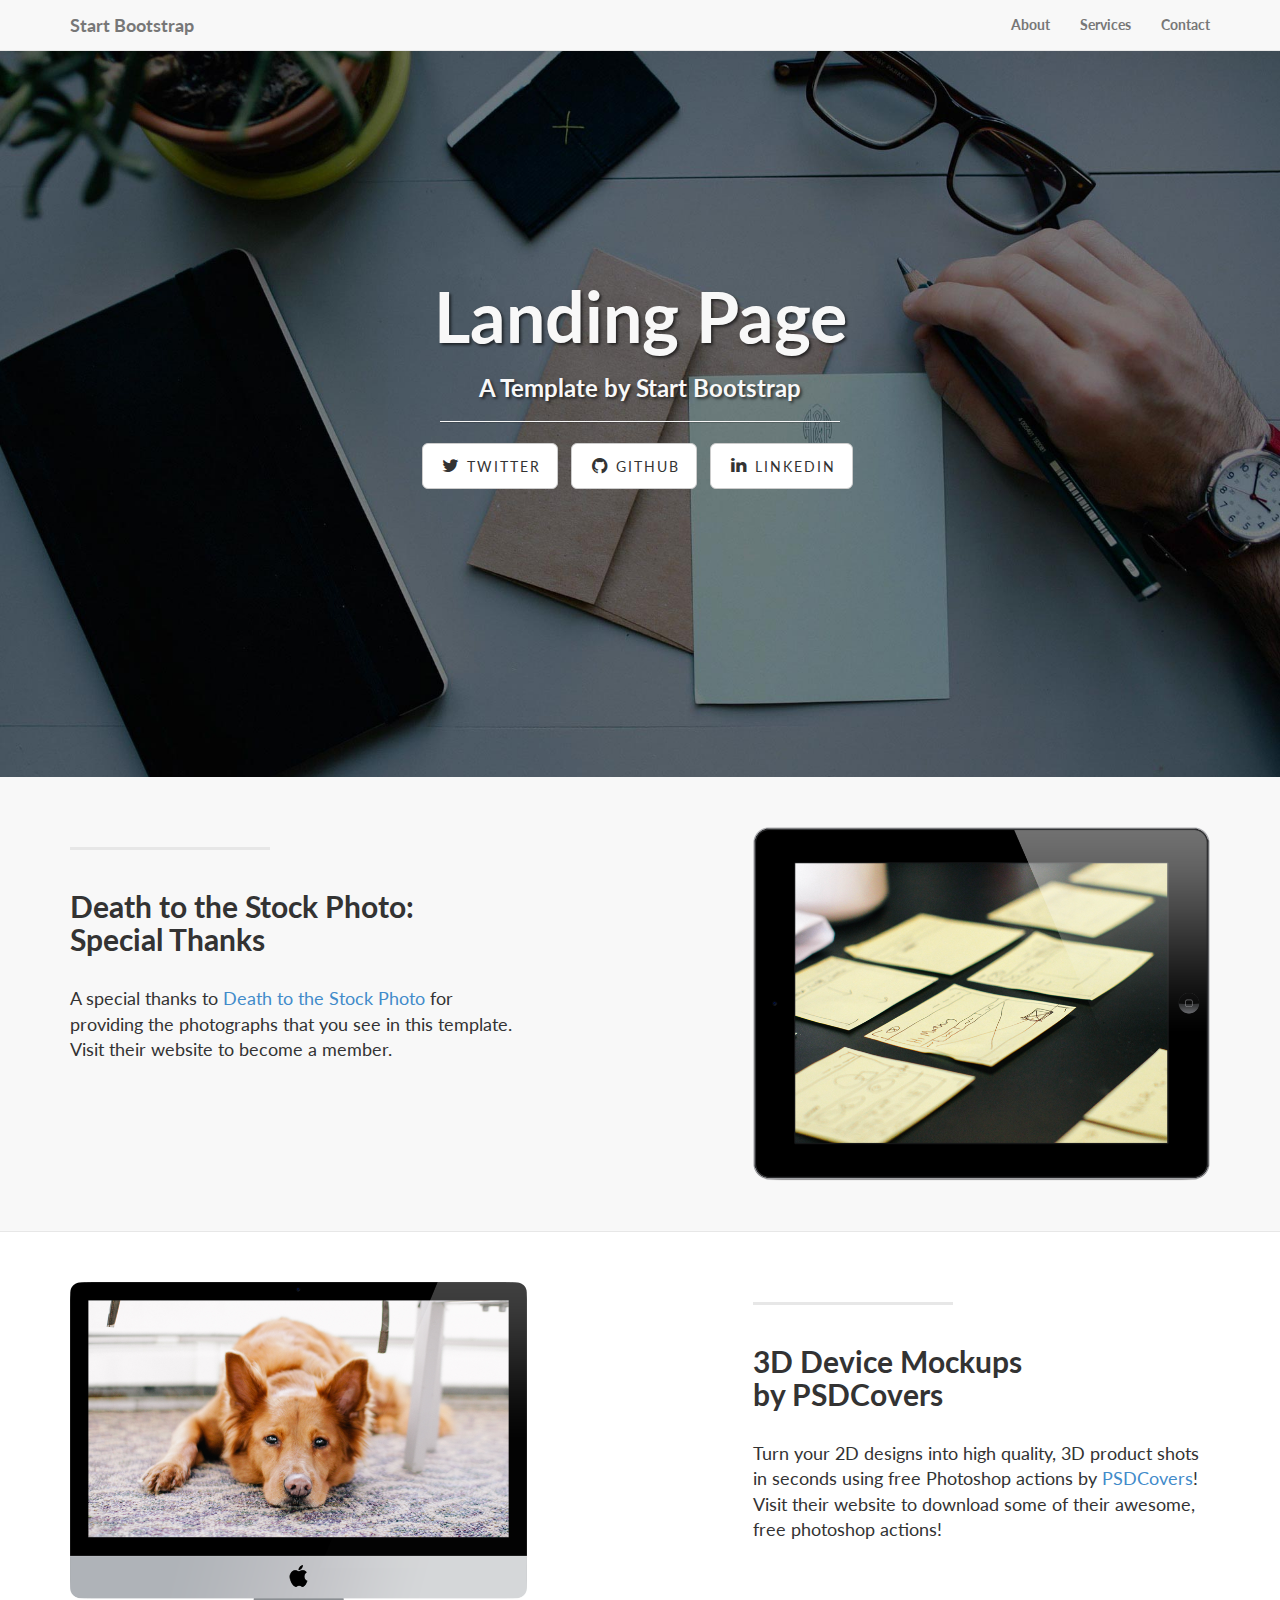
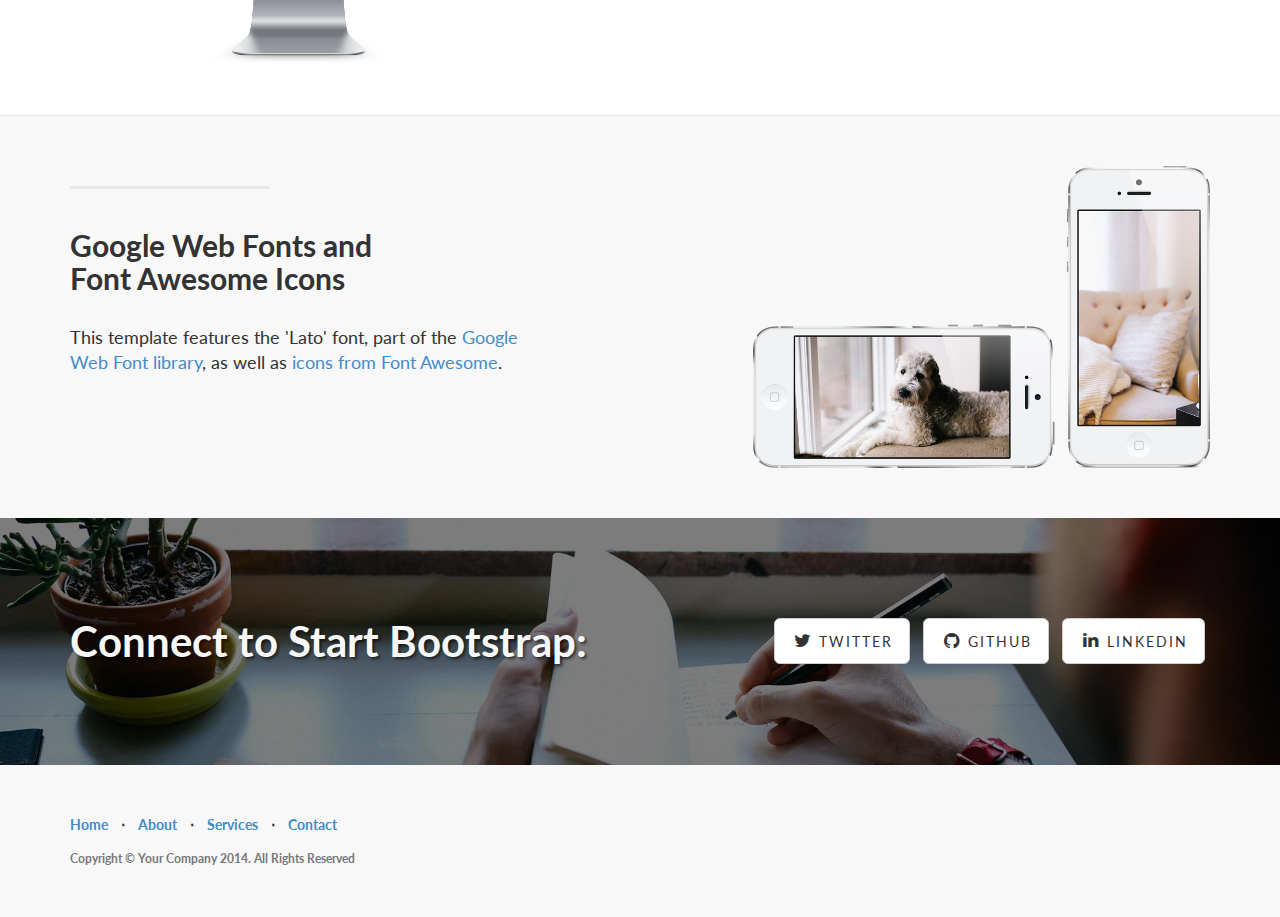
==== index.html @ f4be1a45 "template" ====
<!DOCTYPE html>
<html lang="en">

<head>

    <meta charset="utf-8">
    <meta http-equiv="X-UA-Compatible" content="IE=edge">
    <meta name="viewport" content="width=device-width, initial-scale=1">
    <meta name="description" content="">
    <meta name="author" content="">

    <title>Landing Page - Start Bootstrap Theme</title>

    <!-- Bootstrap Core CSS -->
    <link href="css/bootstrap.min.css" rel="stylesheet">

    <!-- Custom CSS -->
    <link href="css/landing-page.css" rel="stylesheet">

    <!-- Custom Fonts -->
    <link href="font-awesome-4.1.0/css/font-awesome.min.css" rel="stylesheet" type="text/css">
    <link href="http://fonts.googleapis.com/css?family=Lato:300,400,700,300italic,400italic,700italic" rel="stylesheet" type="text/css">

    <!-- HTML5 Shim and Respond.js IE8 support of HTML5 elements and media queries -->
    <!-- WARNING: Respond.js doesn't work if you view the page via file:// -->
    <!--[if lt IE 9]>
        <script src="https://oss.maxcdn.com/libs/html5shiv/3.7.0/html5shiv.js"></script>
        <script src="https://oss.maxcdn.com/libs/respond.js/1.4.2/respond.min.js"></script>
    <![endif]-->

</head>

<body>

    <!-- Navigation -->
    <nav class="navbar navbar-default navbar-fixed-top" role="navigation">
        <div class="container">
            <!-- Brand and toggle get grouped for better mobile display -->
            <div class="navbar-header">
                <button type="button" class="navbar-toggle" data-toggle="collapse" data-target="#bs-example-navbar-collapse-1">
                    <span class="sr-only">Toggle navigation</span>
                    <span class="icon-bar"></span>
                    <span class="icon-bar"></span>
                    <span class="icon-bar"></span>
                </button>
                <a class="navbar-brand" href="#">Start Bootstrap</a>
            </div>
            <!-- Collect the nav links, forms, and other content for toggling -->
            <div class="collapse navbar-collapse" id="bs-example-navbar-collapse-1">
                <ul class="nav navbar-nav navbar-right">
                    <li>
                        <a href="#">About</a>
                    </li>
                    <li>
                        <a href="#">Services</a>
                    </li>
                    <li>
                        <a href="#">Contact</a>
                    </li>
                </ul>
            </div>
            <!-- /.navbar-collapse -->
        </div>
        <!-- /.container -->
    </nav>

    <!-- Header -->
    <div class="intro-header">

        <div class="container">

            <div class="row">
                <div class="col-lg-12">
                    <div class="intro-message">
                        <h1>Landing Page</h1>
                        <h3>A Template by Start Bootstrap</h3>
                        <hr class="intro-divider">
                        <ul class="list-inline intro-social-buttons">
                            <li>
                                <a href="https://twitter.com/SBootstrap" class="btn btn-default btn-lg"><i class="fa fa-twitter fa-fw"></i> <span class="network-name">Twitter</span></a>
                            </li>
                            <li>
                                <a href="https://github.com/IronSummitMedia/startbootstrap" class="btn btn-default btn-lg"><i class="fa fa-github fa-fw"></i> <span class="network-name">Github</span></a>
                            </li>
                            <li>
                                <a href="#" class="btn btn-default btn-lg"><i class="fa fa-linkedin fa-fw"></i> <span class="network-name">Linkedin</span></a>
                            </li>
                        </ul>
                    </div>
                </div>
            </div>

        </div>
        <!-- /.container -->

    </div>
    <!-- /.intro-header -->

    <!-- Page Content -->

    <div class="content-section-a">

        <div class="container">

            <div class="row">
                <div class="col-lg-5 col-sm-6">
                    <hr class="section-heading-spacer">
                    <div class="clearfix"></div>
                    <h2 class="section-heading">Death to the Stock Photo:<br>Special Thanks</h2>
                    <p class="lead">A special thanks to <a target="_blank" href="http://join.deathtothestockphoto.com/">Death to the Stock Photo</a> for providing the photographs that you see in this template. Visit their website to become a member.</p>
                </div>
                <div class="col-lg-5 col-lg-offset-2 col-sm-6">
                    <img class="img-responsive" src="img/ipad.png" alt="">
                </div>
            </div>

        </div>
        <!-- /.container -->

    </div>
    <!-- /.content-section-a -->

    <div class="content-section-b">

        <div class="container">

            <div class="row">
                <div class="col-lg-5 col-lg-offset-1 col-sm-push-6  col-sm-6">
                    <hr class="section-heading-spacer">
                    <div class="clearfix"></div>
                    <h2 class="section-heading">3D Device Mockups<br>by PSDCovers</h2>
                    <p class="lead">Turn your 2D designs into high quality, 3D product shots in seconds using free Photoshop actions by <a target="_blank" href="http://www.psdcovers.com/">PSDCovers</a>! Visit their website to download some of their awesome, free photoshop actions!</p>
                </div>
                <div class="col-lg-5 col-sm-pull-6  col-sm-6">
                    <img class="img-responsive" src="img/dog.png" alt="">
                </div>
            </div>

        </div>
        <!-- /.container -->

    </div>
    <!-- /.content-section-b -->

    <div class="content-section-a">

        <div class="container">

            <div class="row">
                <div class="col-lg-5 col-sm-6">
                    <hr class="section-heading-spacer">
                    <div class="clearfix"></div>
                    <h2 class="section-heading">Google Web Fonts and<br>Font Awesome Icons</h2>
                    <p class="lead">This template features the 'Lato' font, part of the <a target="_blank" href="http://www.google.com/fonts">Google Web Font library</a>, as well as <a target="_blank" href="http://fontawesome.io">icons from Font Awesome</a>.</p>
                </div>
                <div class="col-lg-5 col-lg-offset-2 col-sm-6">
                    <img class="img-responsive" src="img/phones.png" alt="">
                </div>
            </div>

        </div>
        <!-- /.container -->

    </div>
    <!-- /.content-section-a -->

    <div class="banner">

        <div class="container">

            <div class="row">
                <div class="col-lg-6">
                    <h2>Connect to Start Bootstrap:</h2>
                </div>
                <div class="col-lg-6">
                    <ul class="list-inline banner-social-buttons">
                        <li>
                            <a href="https://twitter.com/SBootstrap" class="btn btn-default btn-lg"><i class="fa fa-twitter fa-fw"></i> <span class="network-name">Twitter</span></a>
                        </li>
                        <li>
                            <a href="https://github.com/IronSummitMedia/startbootstrap" class="btn btn-default btn-lg"><i class="fa fa-github fa-fw"></i> <span class="network-name">Github</span></a>
                        </li>
                        <li>
                            <a href="#" class="btn btn-default btn-lg"><i class="fa fa-linkedin fa-fw"></i> <span class="network-name">Linkedin</span></a>
                        </li>
                    </ul>
                </div>
            </div>

        </div>
        <!-- /.container -->

    </div>
    <!-- /.banner -->

    <!-- Footer -->
    <footer>
        <div class="container">
            <div class="row">
                <div class="col-lg-12">
                    <ul class="list-inline">
                        <li>
                            <a href="#home">Home</a>
                        </li>
                        <li class="footer-menu-divider">&sdot;</li>
                        <li>
                            <a href="#about">About</a>
                        </li>
                        <li class="footer-menu-divider">&sdot;</li>
                        <li>
                            <a href="#services">Services</a>
                        </li>
                        <li class="footer-menu-divider">&sdot;</li>
                        <li>
                            <a href="#contact">Contact</a>
                        </li>
                    </ul>
                    <p class="copyright text-muted small">Copyright &copy; Your Company 2014. All Rights Reserved</p>
                </div>
            </div>
        </div>
    </footer>

    <!-- jQuery Version 1.11.0 -->
    <script src="js/jquery-1.11.0.js"></script>

    <!-- Bootstrap Core JavaScript -->
    <script src="js/bootstrap.min.js"></script>

</body>

</html>
---- css/landing-page.css ----
/*!
 * Start Bootstrap - Landing Page Bootstrap Theme (http://startbootstrap.com)
 * Code licensed under the Apache License v2.0.
 * For details, see http://www.apache.org/licenses/LICENSE-2.0.
 */

body,
html {
    width: 100%;
    height: 100%;
}

body,
h1,
h2,
h3,
h4,
h5,
h6 {
    font-family: "Lato","Helvetica Neue",Helvetica,Arial,sans-serif;
    font-weight: 700;
}

.lead {
    font-size: 18px;
    font-weight: 400;
}

.intro-header {
    padding-top: 50px; /* If you're making other pages, make sure there is 50px of padding to make sure the navbar doesn't overlap content! */
    padding-bottom: 50px;
    text-align: center;
    color: #f8f8f8;
    background: url(../img/intro-bg.jpg) no-repeat center center;
    background-size: cover;
}

.intro-message {
    position: relative;
    padding-top: 20%;
    padding-bottom: 20%;
}

.intro-message > h1 {
    margin: 0;
    text-shadow: 2px 2px 3px rgba(0,0,0,0.6);
    font-size: 5em;
}

.intro-divider {
    width: 400px;
    border-top: 1px solid #f8f8f8;
    border-bottom: 1px solid rgba(0,0,0,0.2);
}

.intro-message > h3 {
    text-shadow: 2px 2px 3px rgba(0,0,0,0.6);
}

@media(max-width:767px) {
    .intro-message {
        padding-bottom: 15%;
    }

    .intro-message > h1 {
        font-size: 3em;
    }

    ul.intro-social-buttons > li {
        display: block;
        margin-bottom: 20px;
        padding: 0;
    }

    ul.intro-social-buttons > li:last-child {
        margin-bottom: 0;
    }

    .intro-divider {
        width: 100%;
    }
}

.network-name {
    text-transform: uppercase;
    font-size: 14px;
    font-weight: 400;
    letter-spacing: 2px;
}

.content-section-a {
    padding: 50px 0;
    background-color: #f8f8f8;
}

.content-section-b {
    padding: 50px 0;
    border-top: 1px solid #e7e7e7;
    border-bottom: 1px solid #e7e7e7;
}

.section-heading {
    margin-bottom: 30px;
}

.section-heading-spacer {
    float: left;
    width: 200px;
    border-top: 3px solid #e7e7e7;
}

.banner {
    padding: 100px 0;
    color: #f8f8f8;
    background: url(../img/banner-bg.jpg) no-repeat center center;
    background-size: cover;
}

.banner h2 {
    margin: 0;
    text-shadow: 2px 2px 3px rgba(0,0,0,0.6);
    font-size: 3em;
}

.banner ul {
    margin-bottom: 0;
}

.banner-social-buttons {
    float: right;
    margin-top: 0;
}

@media(max-width:1199px) {
    ul.banner-social-buttons {
        float: left;
        margin-top: 15px;
    }
}

@media(max-width:767px) {
    .banner h2 {
        margin: 0;
        text-shadow: 2px 2px 3px rgba(0,0,0,0.6);
        font-size: 3em;
    }

    ul.banner-social-buttons > li {
        display: block;
        margin-bottom: 20px;
        padding: 0;
    }

    ul.banner-social-buttons > li:last-child {
        margin-bottom: 0;
    }
}

footer {
    padding: 50px 0;
    background-color: #f8f8f8;
}

p.copyright {
    margin: 15px 0 0;
}
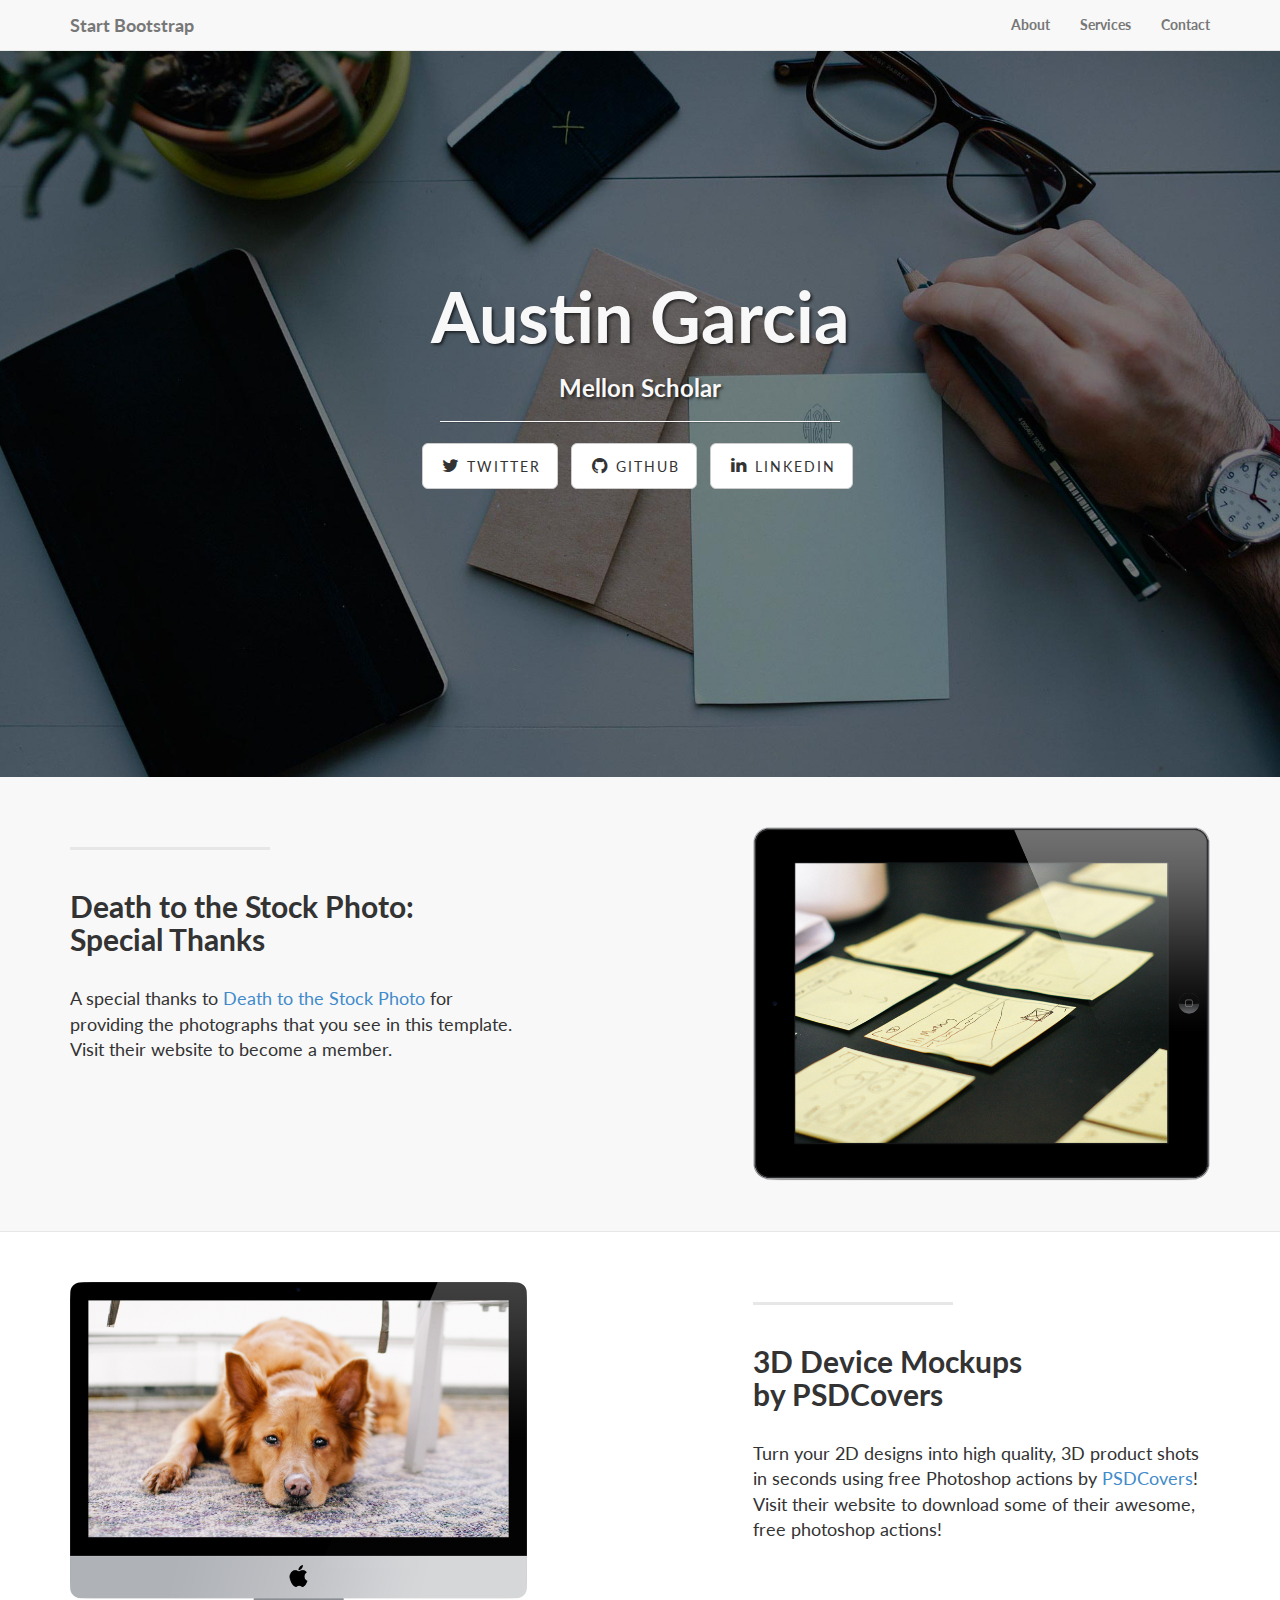
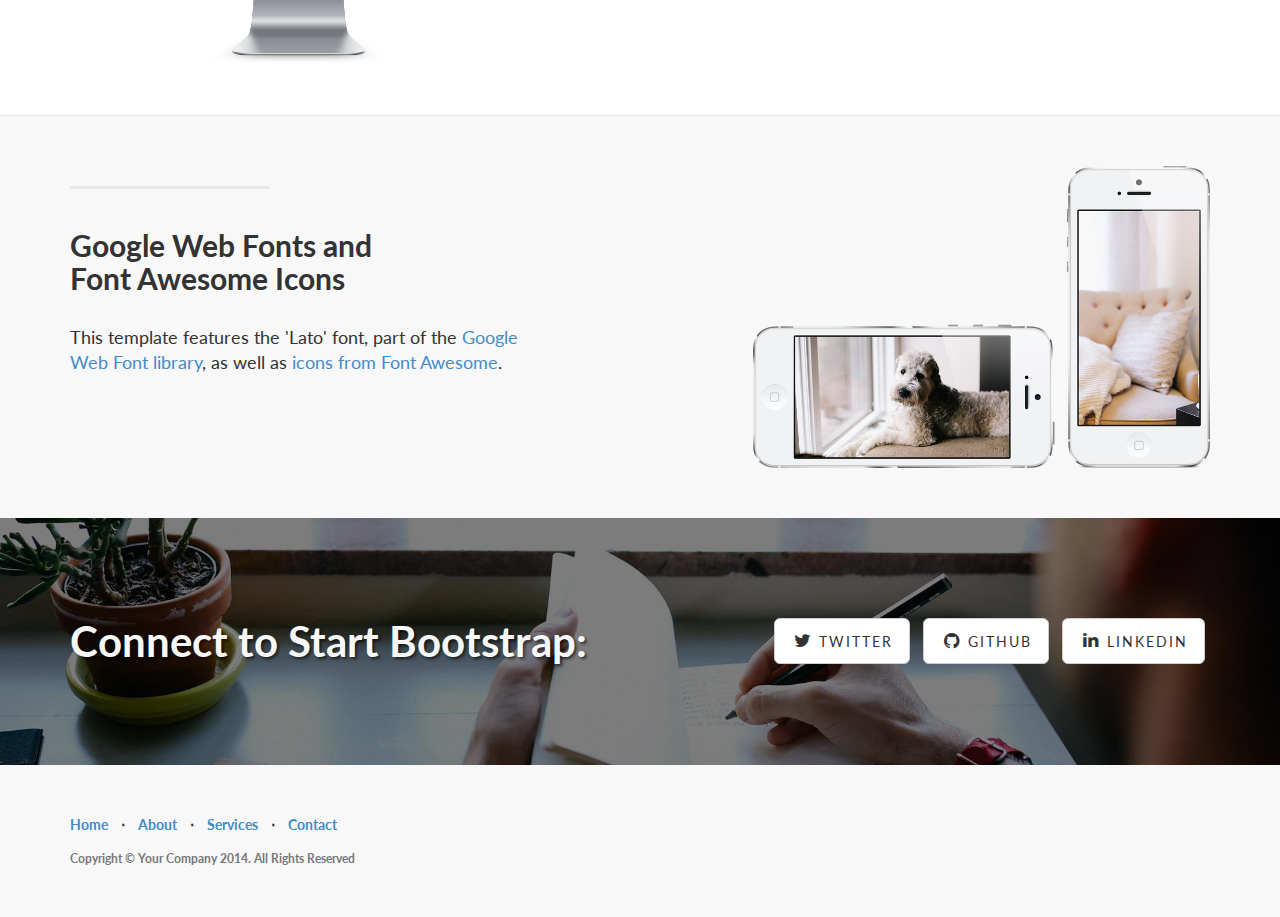
==== commit 2249ab6a: "Update index.html" ====
--- a/index.html
+++ b/index.html
@@ -72,8 +72,8 @@
             <div class="row">
                 <div class="col-lg-12">
                     <div class="intro-message">
-                        <h1>Landing Page</h1>
-                        <h3>A Template by Start Bootstrap</h3>
+                        <h1>Austin Garcia</h1>
+                        <h3>Mellon Scholar</h3>
                         <hr class="intro-divider">
                         <ul class="list-inline intro-social-buttons">
                             <li>
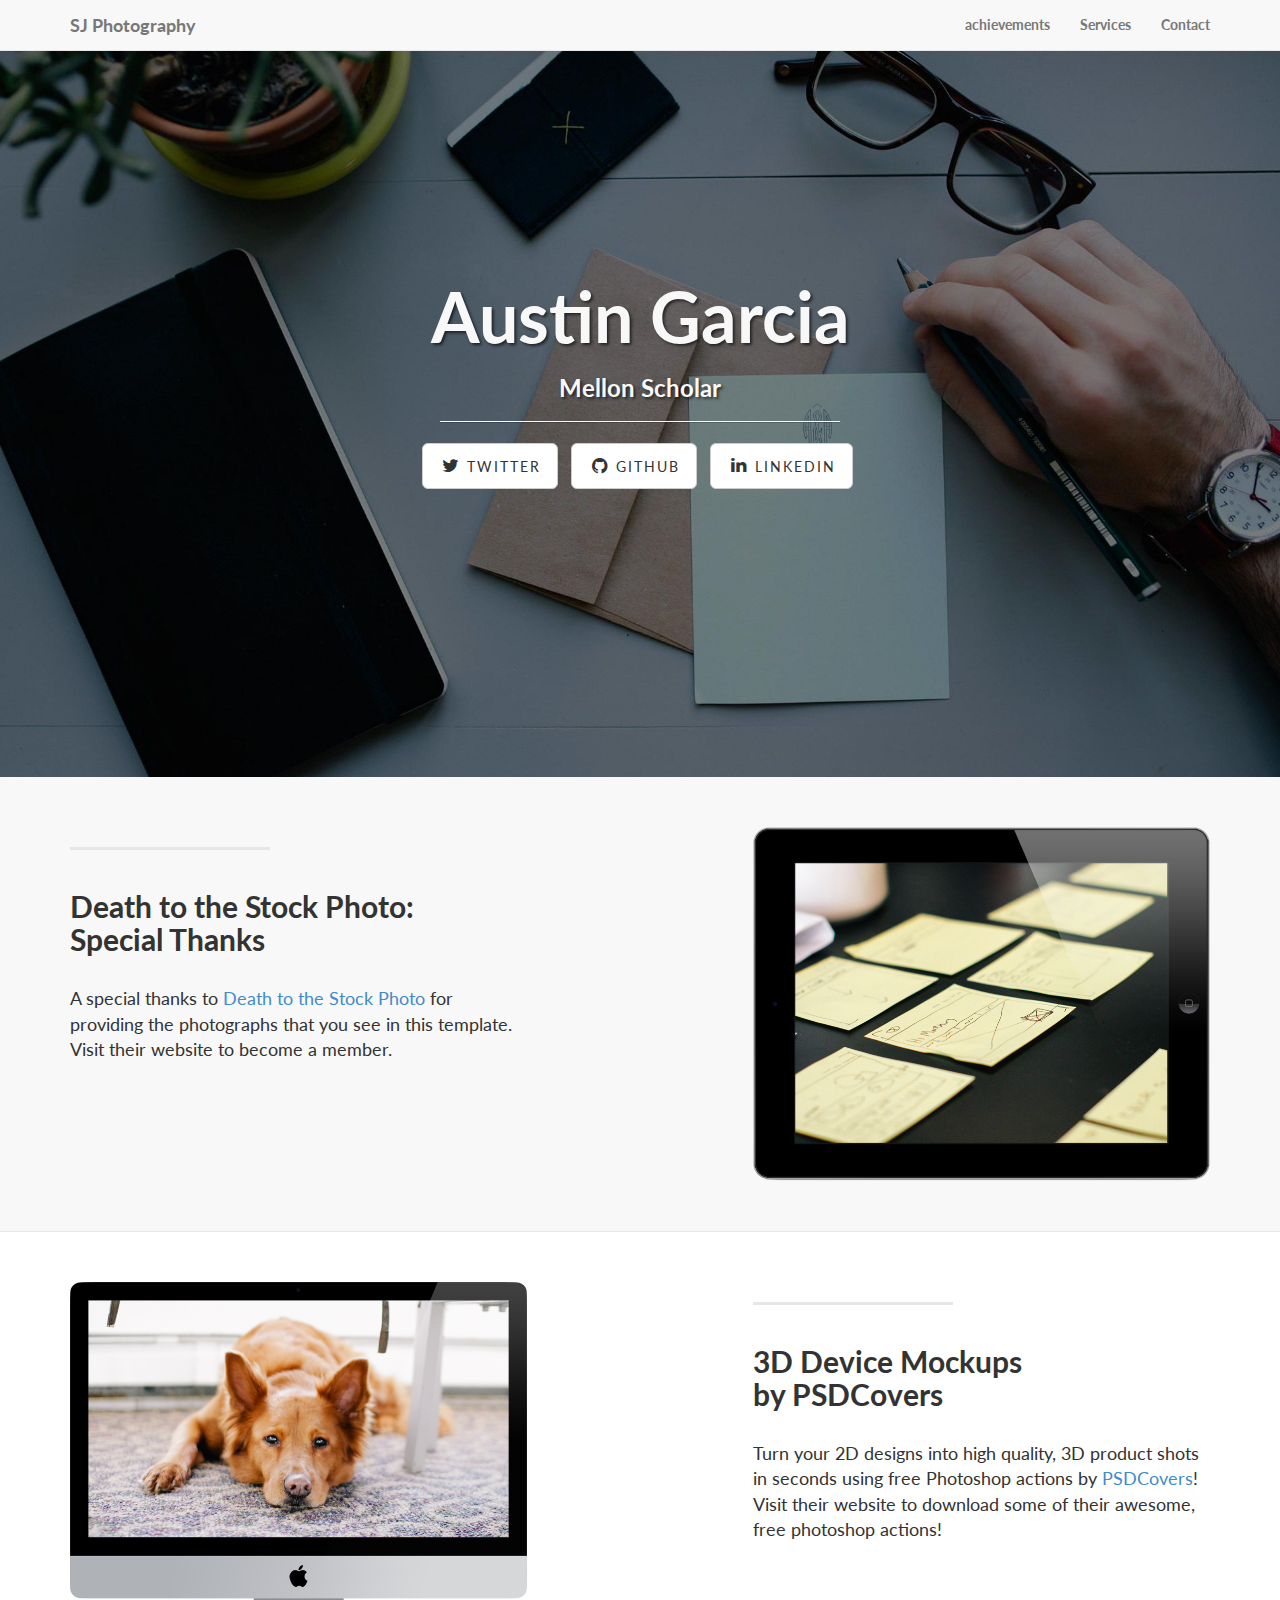
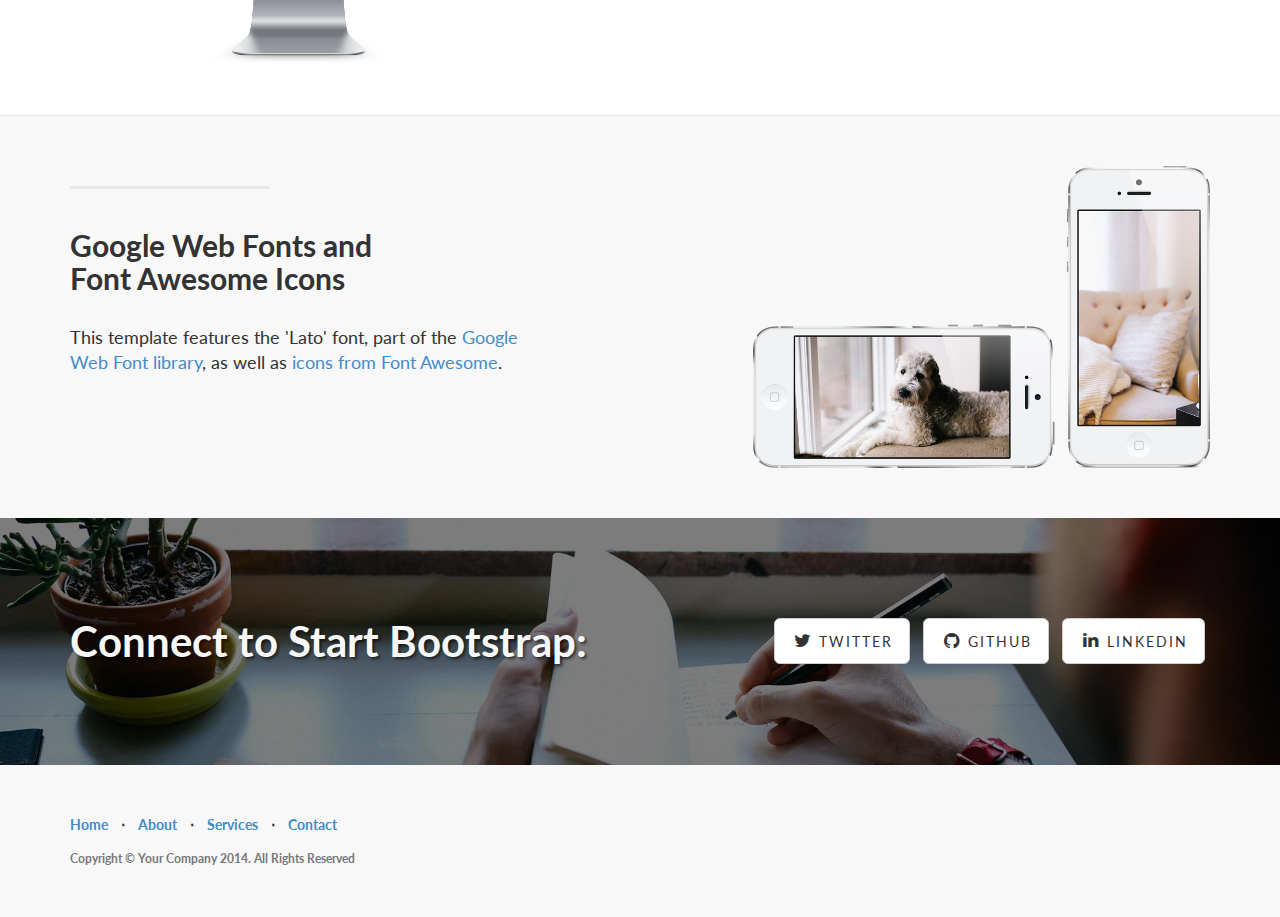
==== commit f12ff34b: "j photography" ====
--- a/index.html
+++ b/index.html
@@ -9,7 +9,7 @@
     <meta name="description" content="">
     <meta name="author" content="">
 
-    <title>Landing Page - Start Bootstrap Theme</title>
+    <title>Landing Page - J Photography</title>
 
     <!-- Bootstrap Core CSS -->
     <link href="css/bootstrap.min.css" rel="stylesheet">
@@ -43,13 +43,13 @@
                     <span class="icon-bar"></span>
                     <span class="icon-bar"></span>
                 </button>
-                <a class="navbar-brand" href="#">Start Bootstrap</a>
+                <a class="navbar-brand" href="#">SJ Photography</a>
             </div>
             <!-- Collect the nav links, forms, and other content for toggling -->
             <div class="collapse navbar-collapse" id="bs-example-navbar-collapse-1">
                 <ul class="nav navbar-nav navbar-right">
                     <li>
-                        <a href="#">About</a>
+                        <a href="#">achievements</a>
                     </li>
                     <li>
                         <a href="#">Services</a>
@@ -77,10 +77,10 @@
                         <hr class="intro-divider">
                         <ul class="list-inline intro-social-buttons">
                             <li>
-                                <a href="https://twitter.com/SBootstrap" class="btn btn-default btn-lg"><i class="fa fa-twitter fa-fw"></i> <span class="network-name">Twitter</span></a>
+                                <a href="https://twitter.com/argarcia1993" class="btn btn-default btn-lg"><i class="fa fa-twitter fa-fw"></i> <span class="network-name">Twitter</span></a>
                             </li>
                             <li>
-                                <a href="https://github.com/IronSummitMedia/startbootstrap" class="btn btn-default btn-lg"><i class="fa fa-github fa-fw"></i> <span class="network-name">Github</span></a>
+                                <a href="https://github.com/argarcia1993" class="btn btn-default btn-lg"><i class="fa fa-github fa-fw"></i> <span class="network-name">Github</span></a>
                             </li>
                             <li>
                                 <a href="#" class="btn btn-default btn-lg"><i class="fa fa-linkedin fa-fw"></i> <span class="network-name">Linkedin</span></a>
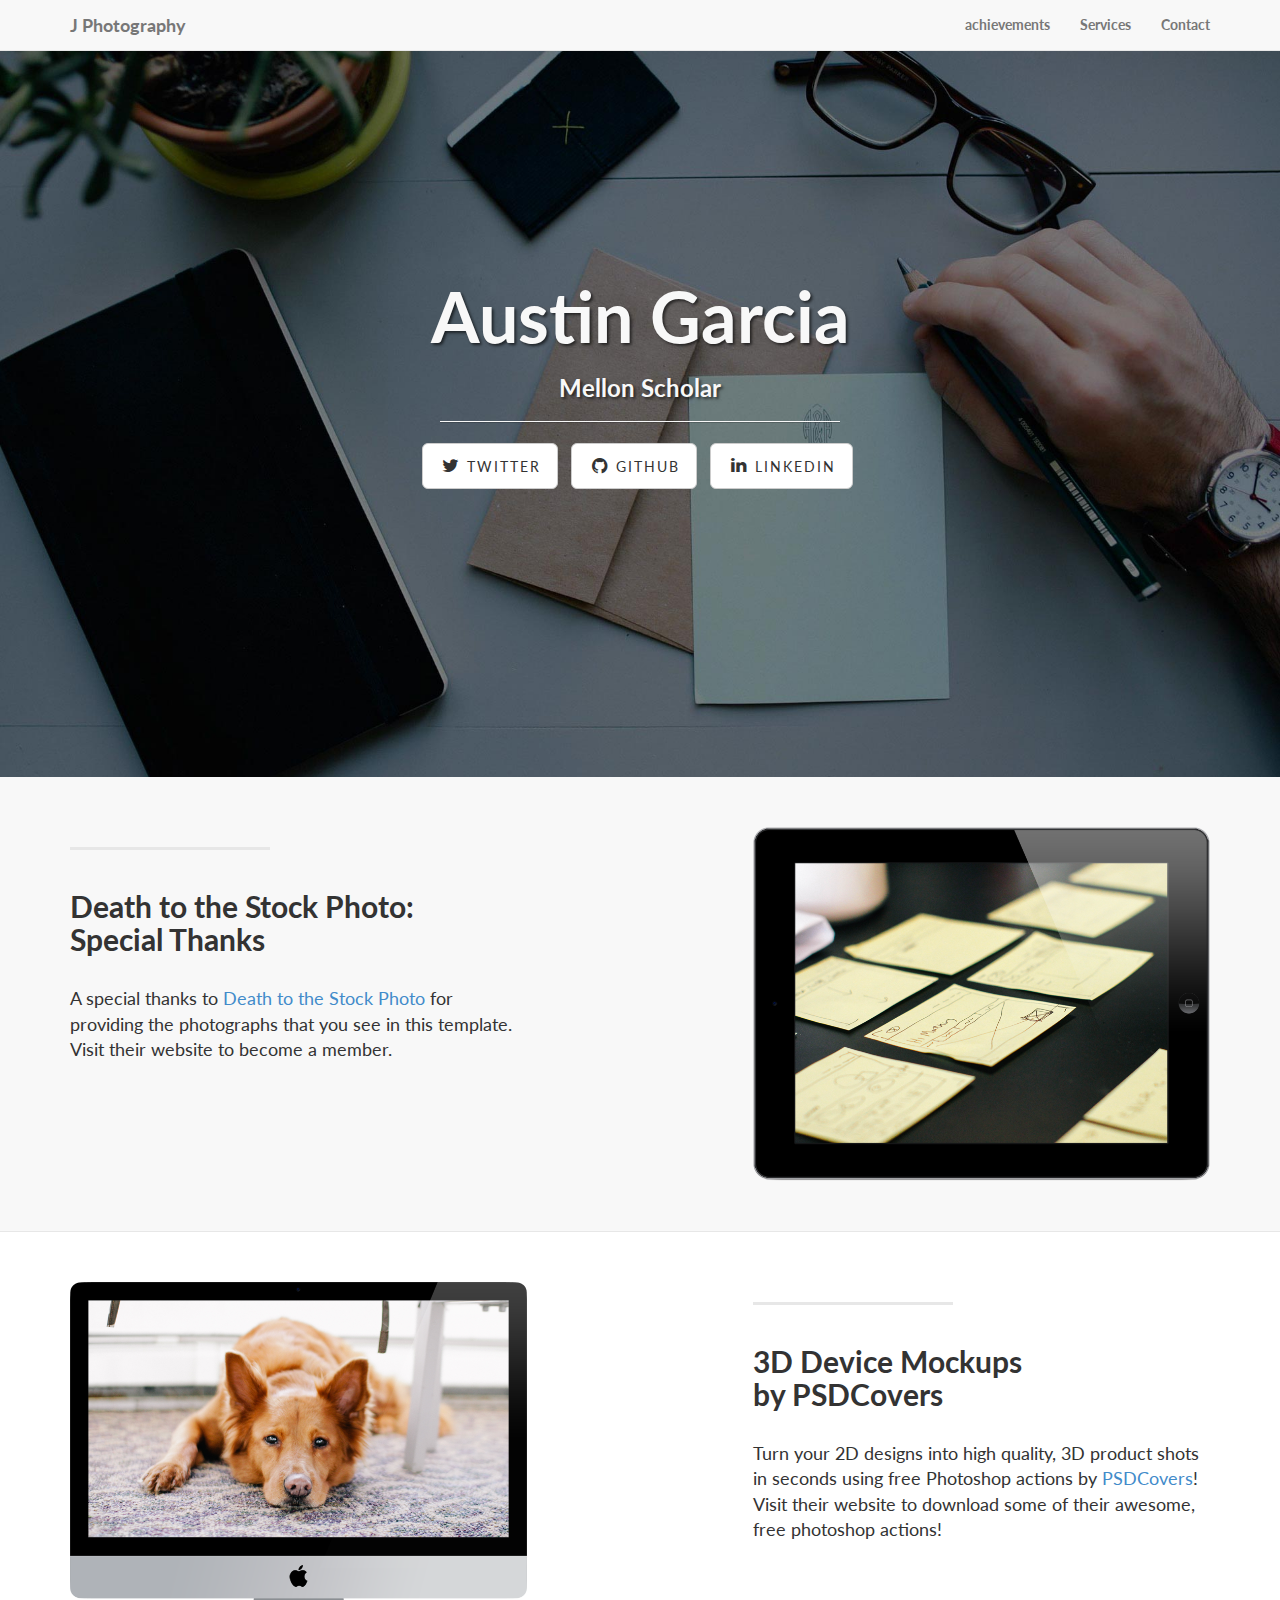
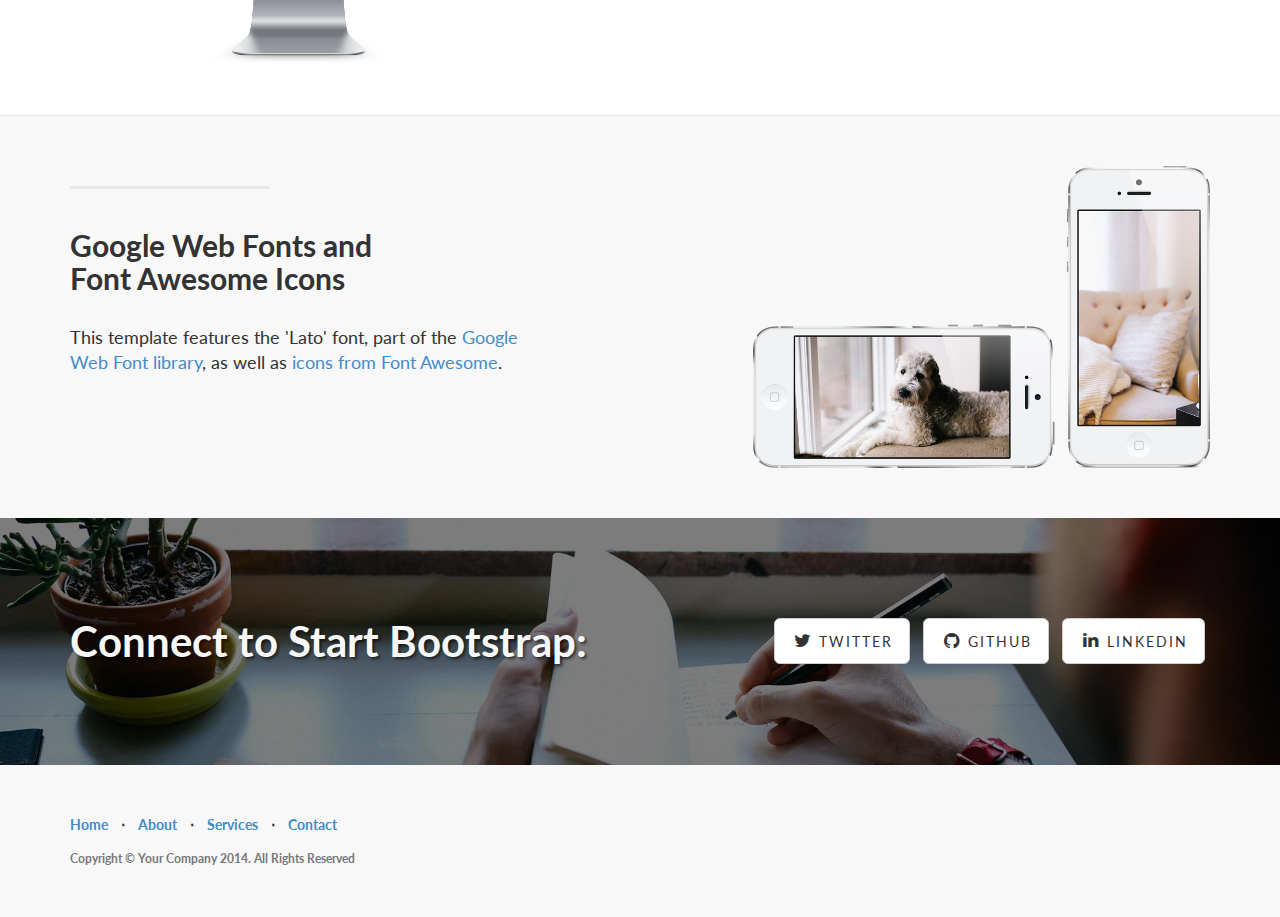
==== commit f0b03f06: "delete s" ====
--- a/index.html
+++ b/index.html
@@ -43,7 +43,7 @@
                     <span class="icon-bar"></span>
                     <span class="icon-bar"></span>
                 </button>
-                <a class="navbar-brand" href="#">SJ Photography</a>
+                <a class="navbar-brand" href="#">J Photography</a>
             </div>
             <!-- Collect the nav links, forms, and other content for toggling -->
             <div class="collapse navbar-collapse" id="bs-example-navbar-collapse-1">
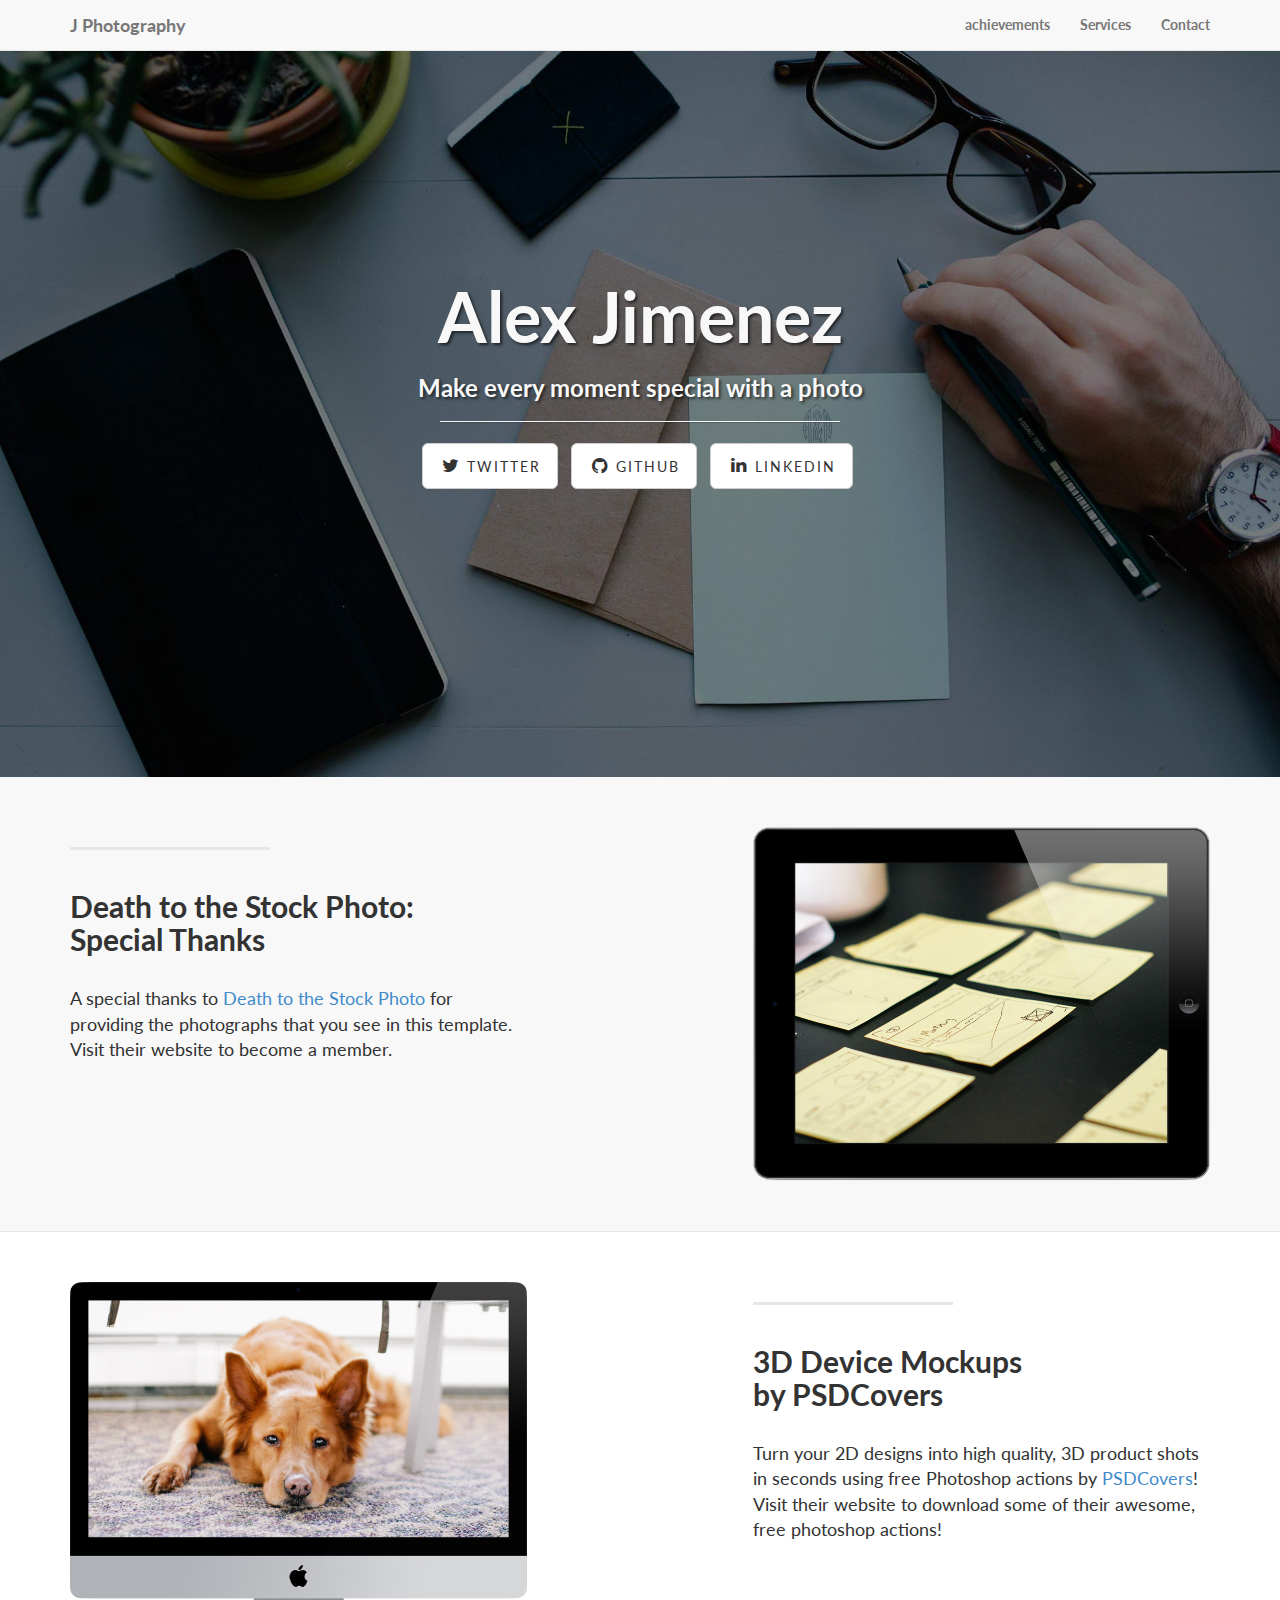
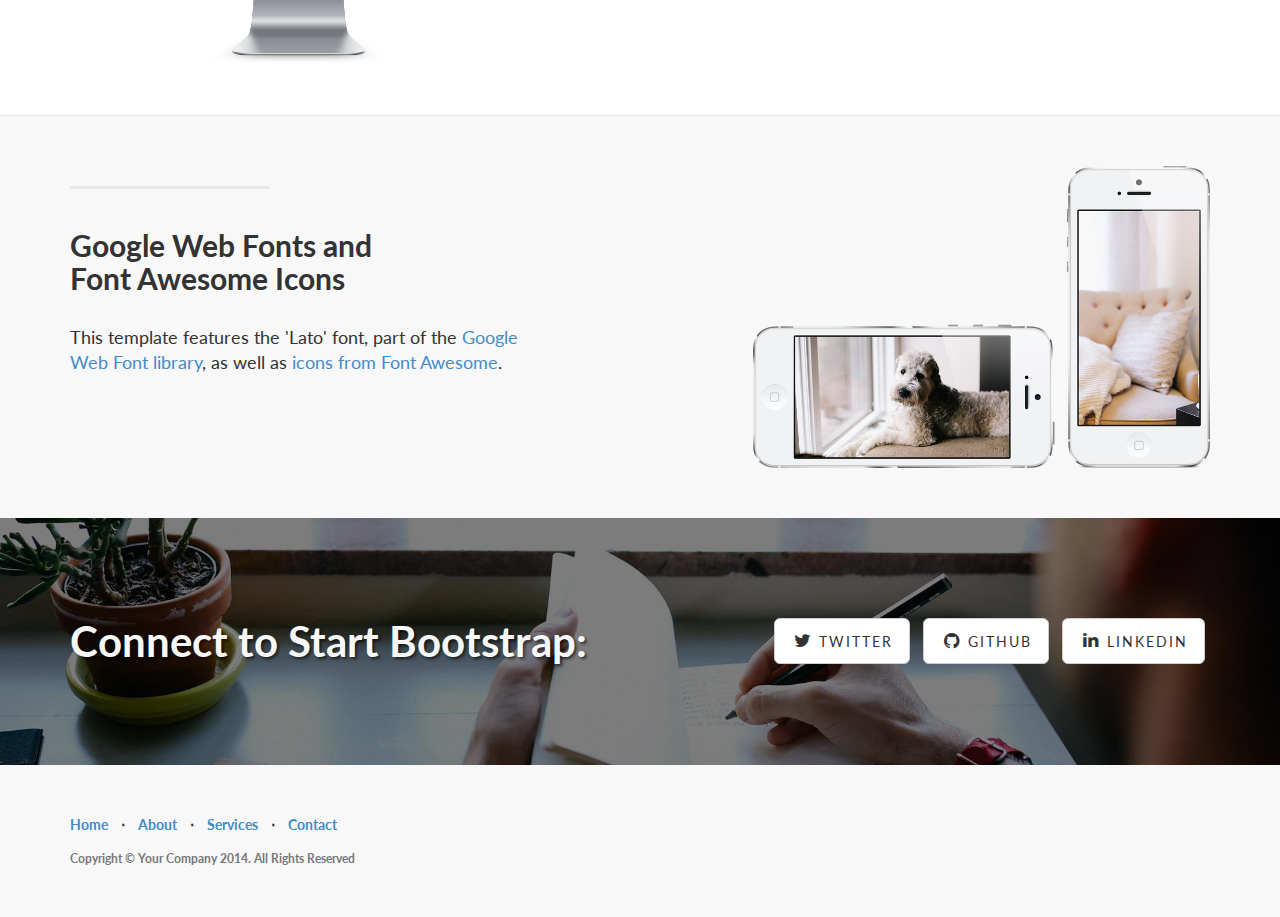
==== commit ef19fb2c: "line 76: make every moment. . ." ====
--- a/index.html
+++ b/index.html
@@ -72,8 +72,8 @@
             <div class="row">
                 <div class="col-lg-12">
                     <div class="intro-message">
-                        <h1>Austin Garcia</h1>
-                        <h3>Mellon Scholar</h3>
+                        <h1>Alex Jimenez</h1>
+                        <h3>Make every moment special with a photo</h3>
                         <hr class="intro-divider">
                         <ul class="list-inline intro-social-buttons">
                             <li>
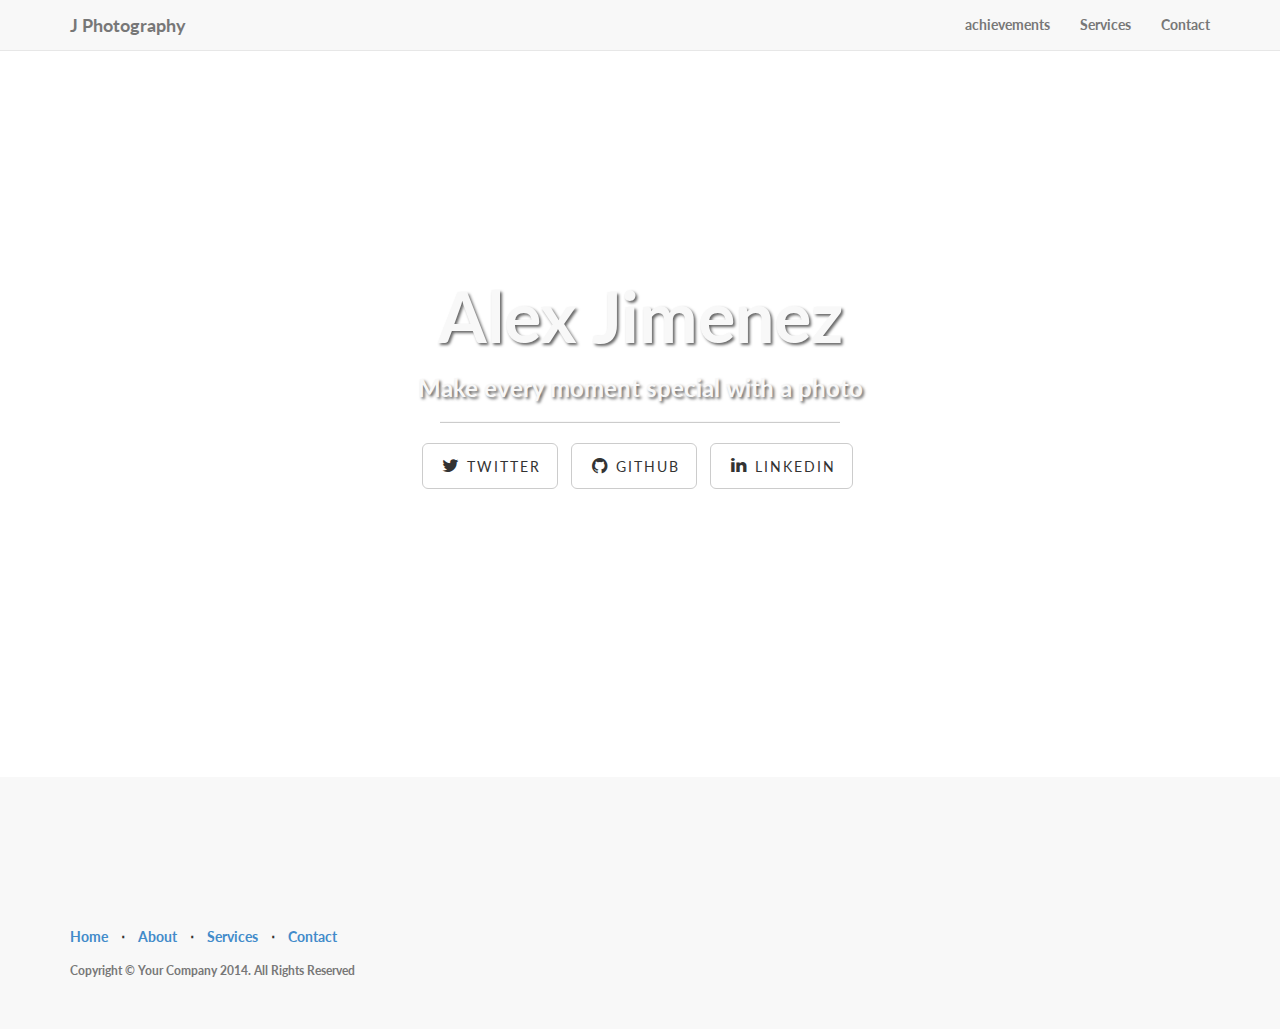
==== commit 3ae43bd8: "deleted portion" ====
--- a/index.html
+++ b/index.html
@@ -102,86 +102,7 @@
 
         <div class="container">
 
-            <div class="row">
-                <div class="col-lg-5 col-sm-6">
-                    <hr class="section-heading-spacer">
-                    <div class="clearfix"></div>
-                    <h2 class="section-heading">Death to the Stock Photo:<br>Special Thanks</h2>
-                    <p class="lead">A special thanks to <a target="_blank" href="http://join.deathtothestockphoto.com/">Death to the Stock Photo</a> for providing the photographs that you see in this template. Visit their website to become a member.</p>
-                </div>
-                <div class="col-lg-5 col-lg-offset-2 col-sm-6">
-                    <img class="img-responsive" src="img/ipad.png" alt="">
-                </div>
-            </div>
-
-        </div>
-        <!-- /.container -->
-
-    </div>
-    <!-- /.content-section-a -->
-
-    <div class="content-section-b">
-
-        <div class="container">
-
-            <div class="row">
-                <div class="col-lg-5 col-lg-offset-1 col-sm-push-6  col-sm-6">
-                    <hr class="section-heading-spacer">
-                    <div class="clearfix"></div>
-                    <h2 class="section-heading">3D Device Mockups<br>by PSDCovers</h2>
-                    <p class="lead">Turn your 2D designs into high quality, 3D product shots in seconds using free Photoshop actions by <a target="_blank" href="http://www.psdcovers.com/">PSDCovers</a>! Visit their website to download some of their awesome, free photoshop actions!</p>
-                </div>
-                <div class="col-lg-5 col-sm-pull-6  col-sm-6">
-                    <img class="img-responsive" src="img/dog.png" alt="">
-                </div>
-            </div>
-
-        </div>
-        <!-- /.container -->
-
-    </div>
-    <!-- /.content-section-b -->
-
-    <div class="content-section-a">
-
-        <div class="container">
-
-            <div class="row">
-                <div class="col-lg-5 col-sm-6">
-                    <hr class="section-heading-spacer">
-                    <div class="clearfix"></div>
-                    <h2 class="section-heading">Google Web Fonts and<br>Font Awesome Icons</h2>
-                    <p class="lead">This template features the 'Lato' font, part of the <a target="_blank" href="http://www.google.com/fonts">Google Web Font library</a>, as well as <a target="_blank" href="http://fontawesome.io">icons from Font Awesome</a>.</p>
-                </div>
-                <div class="col-lg-5 col-lg-offset-2 col-sm-6">
-                    <img class="img-responsive" src="img/phones.png" alt="">
-                </div>
-            </div>
-
-        </div>
-        <!-- /.container -->
-
-    </div>
-    <!-- /.content-section-a -->
-
-    <div class="banner">
-
-        <div class="container">
-
-            <div class="row">
-                <div class="col-lg-6">
-                    <h2>Connect to Start Bootstrap:</h2>
-                </div>
-                <div class="col-lg-6">
-                    <ul class="list-inline banner-social-buttons">
-                        <li>
-                            <a href="https://twitter.com/SBootstrap" class="btn btn-default btn-lg"><i class="fa fa-twitter fa-fw"></i> <span class="network-name">Twitter</span></a>
-                        </li>
-                        <li>
-                            <a href="https://github.com/IronSummitMedia/startbootstrap" class="btn btn-default btn-lg"><i class="fa fa-github fa-fw"></i> <span class="network-name">Github</span></a>
-                        </li>
-                        <li>
-                            <a href="#" class="btn btn-default btn-lg"><i class="fa fa-linkedin fa-fw"></i> <span class="network-name">Linkedin</span></a>
+            
                         </li>
                     </ul>
                 </div>
--- a/css/landing-page.css
+++ b/css/landing-page.css
@@ -31,7 +31,7 @@
     padding-bottom: 50px;
     text-align: center;
     color: #f8f8f8;
-    background: url(../img/intro-bg.jpg) no-repeat center center;
+    background: url(../img/IMG_4672.jpg) no-repeat center center;
     background-size: cover;
 }
 
